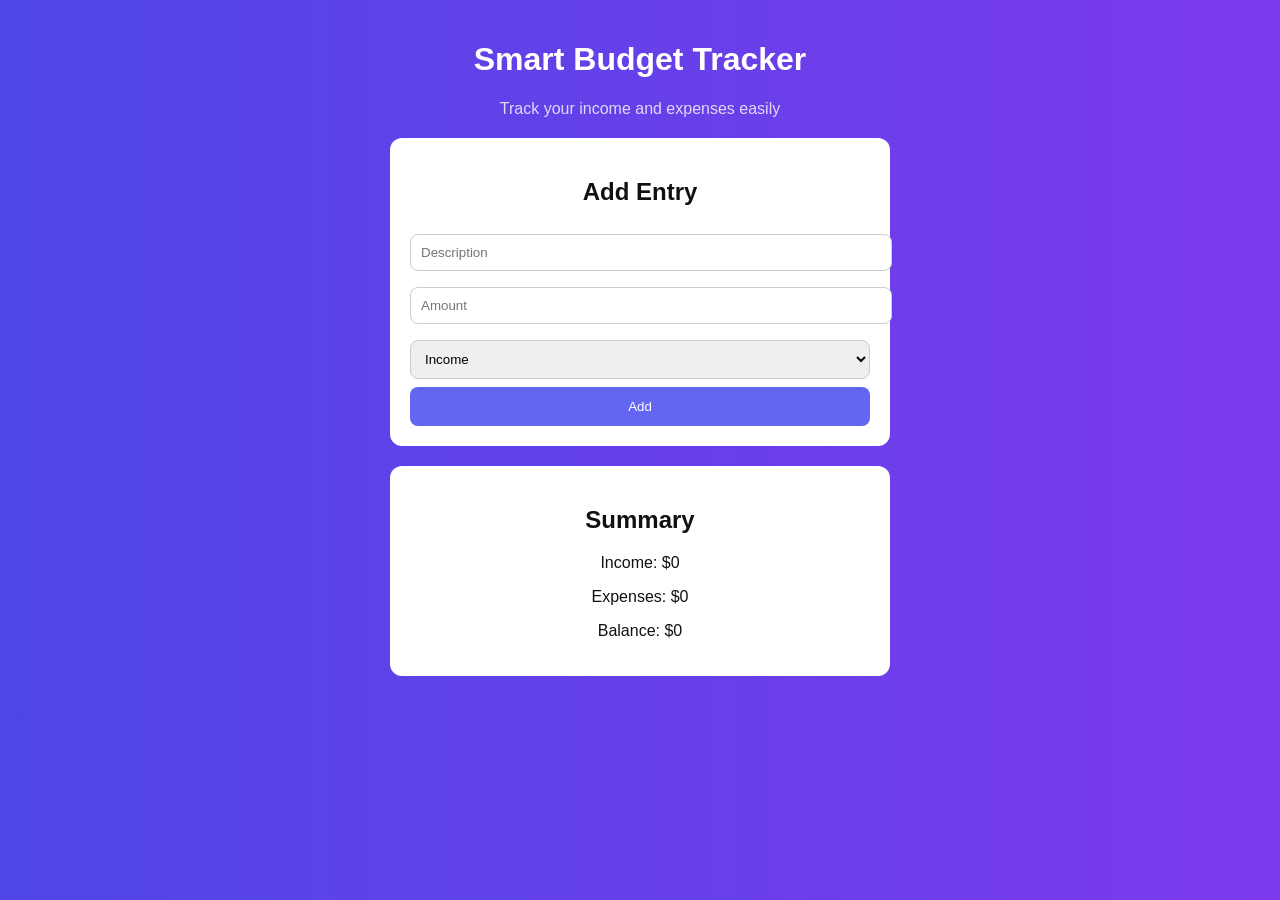
==== index.html @ a7c6c056 "Add code" ====
<!DOCTYPE html>
<html lang="en">
<head>
  <meta charset="UTF-8">
  <title>Smart Budget Tracker</title>
  <link rel="stylesheet" href="styles.css">
</head>

<body>

  <div class="container">
    <h1>Smart Budget Tracker</h1>
    <p class="subtitle">Track your income and expenses easily</p>

    <div class="card">

      <h2>Add Entry</h2>

      <input type="text" id="desc" placeholder="Description">
      <input type="number" id="amount" placeholder="Amount">

      <select id="type">
        <option value="income">Income</option>
        <option value="expense">Expense</option>
      </select>

      <button onclick="addEntry()">Add</button>

    </div>

    <div class="card">
      <h2>Summary</h2>

      <p>Income: <span id="income">$0</span></p>
      <p>Expenses: <span id="expenses">$0</span></p>
      <p>Balance: <span id="balance">$0</span></p>

    </div>

  </div>

  <script src="app.js"></script>
</body>
</html>
---- styles.css ----
body {
  font-family: Arial, sans-serif;
  background: linear-gradient(to right, #4f46e5, #7c3aed);
  margin: 0;
  color: white;
}

.container {
  max-width: 500px;
  margin: auto;
  padding: 20px;
  text-align: center;
}

.subtitle {
  opacity: 0.8;
  margin-bottom: 20px;
}

.card {
  background: white;
  color: #111;
  padding: 20px;
  border-radius: 12px;
  margin-bottom: 20px;
}

input, select {
  width: 100%;
  padding: 10px;
  margin: 8px 0;
  border-radius: 8px;
  border: 1px solid #ccc;
}

button {
  width: 100%;
  padding: 12px;
  background: #6366f1;
  color: white;
  border: none;
  border-radius: 8px;
  cursor: pointer;
}

button:hover {
  background: #4f46e5;
}
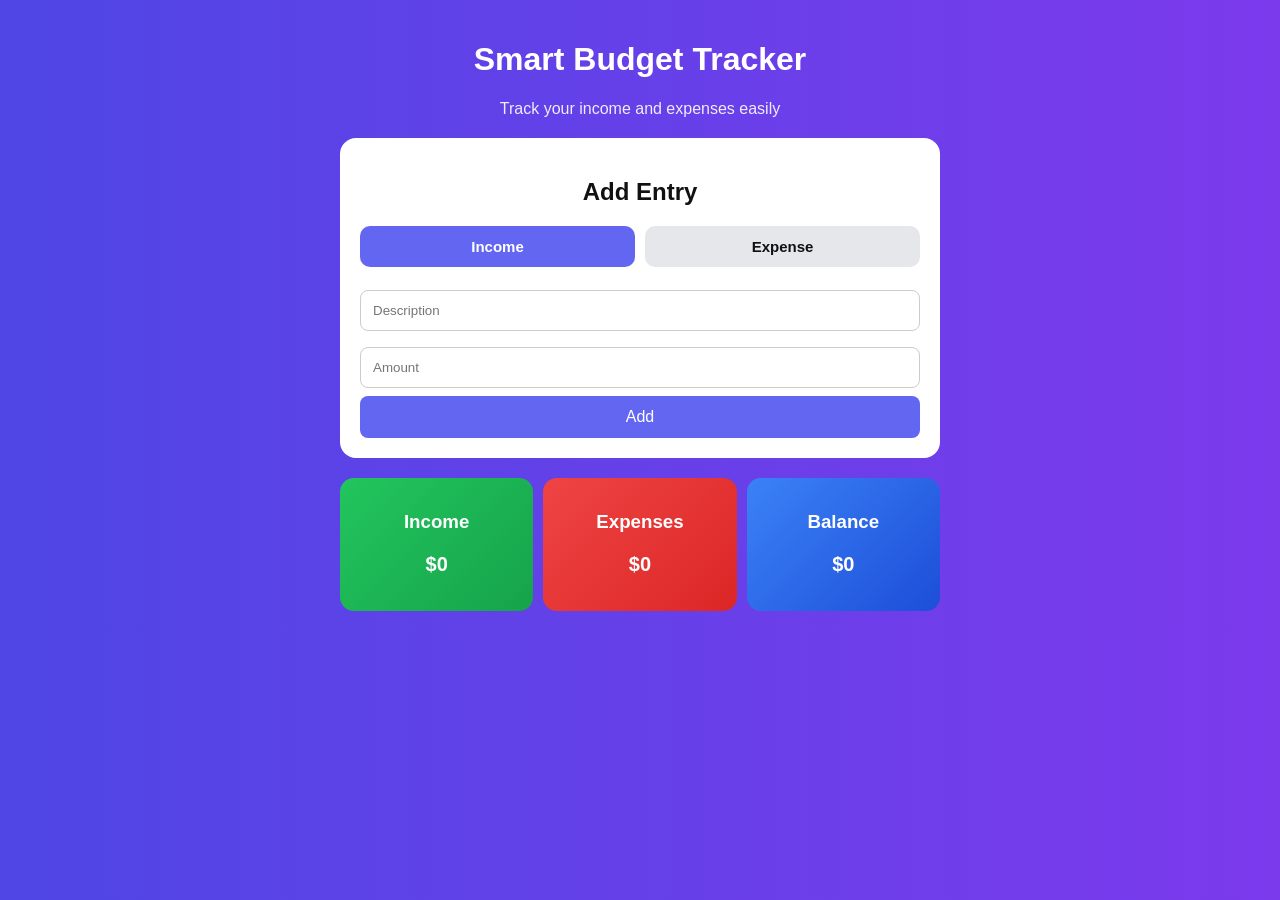
==== commit d2d7750a: "make app main page look better" ====
--- a/index.html
+++ b/index.html
@@ -5,7 +5,6 @@
   <title>Smart Budget Tracker</title>
   <link rel="stylesheet" href="styles.css">
 </head>
-
 <body>
 
   <div class="container">
@@ -13,30 +12,35 @@
     <p class="subtitle">Track your income and expenses easily</p>
 
     <div class="card">
+      <h2>Add Entry</h2>
 
-      <h2>Add Entry</h2>
+      <div class="tabs">
+        <button class="tab-btn active" id="incomeTab" onclick="setType('income')">Income</button>
+        <button class="tab-btn" id="expenseTab" onclick="setType('expense')">Expense</button>
+      </div>
 
       <input type="text" id="desc" placeholder="Description">
       <input type="number" id="amount" placeholder="Amount">
 
-      <select id="type">
-        <option value="income">Income</option>
-        <option value="expense">Expense</option>
-      </select>
-
-      <button onclick="addEntry()">Add</button>
-
+      <button class="add-btn" onclick="addEntry()">Add</button>
     </div>
 
-    <div class="card">
-      <h2>Summary</h2>
+    <div class="summary">
+      <div class="box income-box">
+        <h3>Income</h3>
+        <p id="income">$0</p>
+      </div>
 
-      <p>Income: <span id="income">$0</span></p>
-      <p>Expenses: <span id="expenses">$0</span></p>
-      <p>Balance: <span id="balance">$0</span></p>
+      <div class="box expense-box">
+        <h3>Expenses</h3>
+        <p id="expenses">$0</p>
+      </div>
 
+      <div class="box balance-box">
+        <h3>Balance</h3>
+        <p id="balance">$0</p>
+      </div>
     </div>
-
   </div>
 
   <script src="app.js"></script>
--- a/styles.css
+++ b/styles.css
@@ -1,4 +1,3 @@
-
 body {
   font-family: Arial, sans-serif;
   background: linear-gradient(to right, #4f46e5, #7c3aed);
@@ -7,14 +6,14 @@
 }
 
 .container {
-  max-width: 500px;
+  max-width: 600px;
   margin: auto;
   padding: 20px;
   text-align: center;
 }
 
 .subtitle {
-  opacity: 0.8;
+  opacity: 0.9;
   margin-bottom: 20px;
 }
 
@@ -22,19 +21,20 @@
   background: white;
   color: #111;
   padding: 20px;
-  border-radius: 12px;
+  border-radius: 16px;
   margin-bottom: 20px;
 }
 
-input, select {
+input {
   width: 100%;
-  padding: 10px;
+  padding: 12px;
   margin: 8px 0;
   border-radius: 8px;
   border: 1px solid #ccc;
+  box-sizing: border-box;
 }
 
-button {
+.add-btn {
   width: 100%;
   padding: 12px;
   background: #6366f1;
@@ -42,8 +42,68 @@
   border: none;
   border-radius: 8px;
   cursor: pointer;
+  font-size: 16px;
 }
 
-button:hover {
+.add-btn:hover {
   background: #4f46e5;
+}
+
+.tabs {
+  display: flex;
+  gap: 10px;
+  margin-bottom: 15px;
+}
+
+.tab-btn {
+  flex: 1;
+  padding: 12px;
+  border: none;
+  border-radius: 10px;
+  cursor: pointer;
+  background: #e5e7eb;
+  color: #111;
+  font-weight: bold;
+  font-size: 15px;
+}
+
+.tab-btn.active {
+  background: #6366f1;
+  color: white;
+}
+
+.summary {
+  display: flex;
+  gap: 10px;
+  flex-wrap: wrap;
+  justify-content: center;
+}
+
+.box {
+  flex: 1;
+  min-width: 150px;
+  padding: 15px;
+  border-radius: 14px;
+  color: white;
+}
+
+.box h3 {
+  margin-bottom: 10px;
+}
+
+.box p {
+  font-size: 20px;
+  font-weight: bold;
+}
+
+.income-box {
+  background: linear-gradient(135deg, #22c55e, #16a34a);
+}
+
+.expense-box {
+  background: linear-gradient(135deg, #ef4444, #dc2626);
+}
+
+.balance-box {
+  background: linear-gradient(135deg, #3b82f6, #1d4ed8);
 }
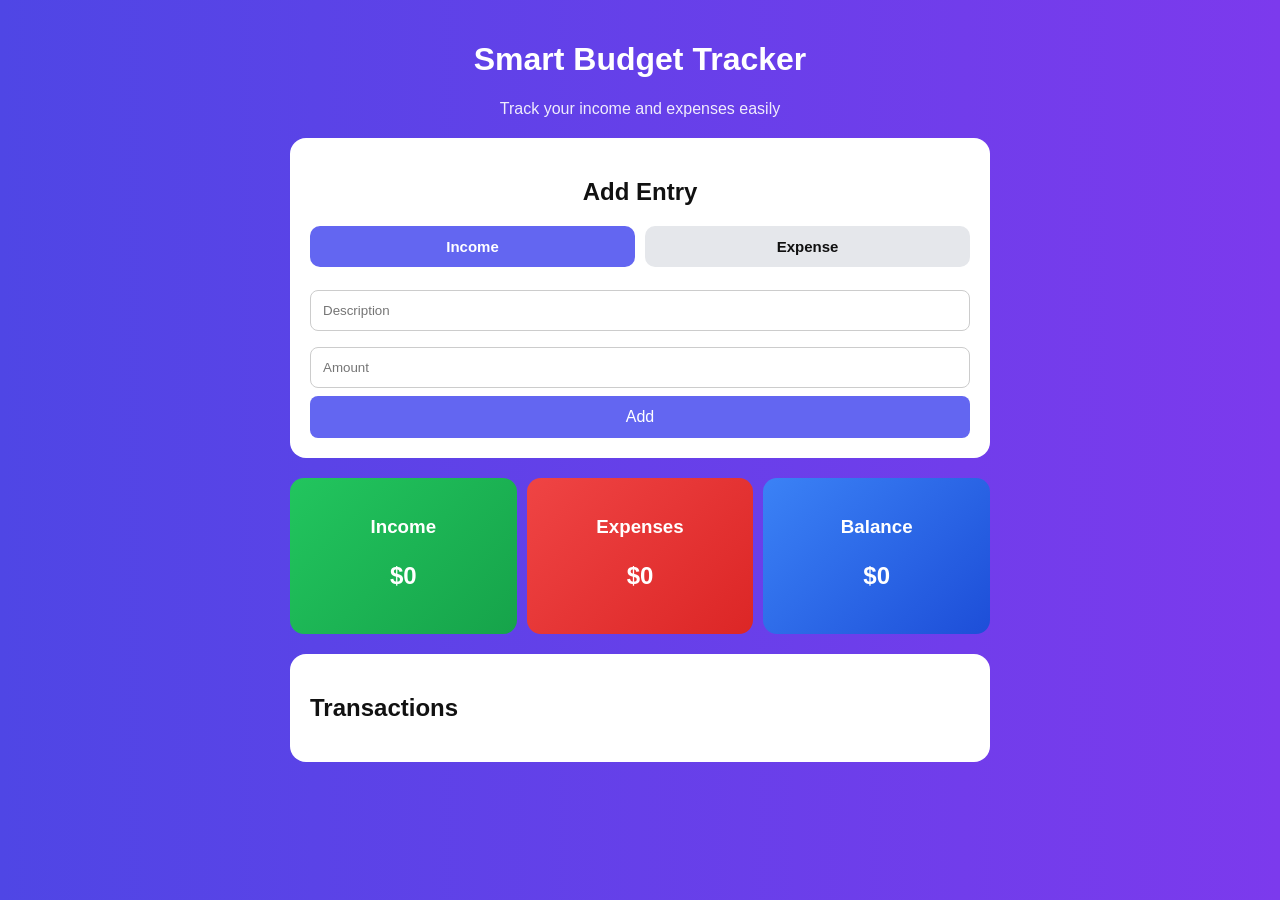
==== commit 8a010629: "adding 2 features: transactions and delete option" ====
--- a/index.html
+++ b/index.html
@@ -41,6 +41,11 @@
         <p id="balance">$0</p>
       </div>
     </div>
+
+    <div class="card transaction-card">
+      <h2>Transactions</h2>
+      <ul id="list"></ul>
+    </div>
   </div>
 
   <script src="app.js"></script>
--- a/styles.css
+++ b/styles.css
@@ -6,7 +6,7 @@
 }
 
 .container {
-  max-width: 600px;
+  max-width: 700px;
   margin: auto;
   padding: 20px;
   text-align: center;
@@ -77,12 +77,13 @@
   gap: 10px;
   flex-wrap: wrap;
   justify-content: center;
+  margin-bottom: 20px;
 }
 
 .box {
   flex: 1;
-  min-width: 150px;
-  padding: 15px;
+  min-width: 180px;
+  padding: 20px;
   border-radius: 14px;
   color: white;
 }
@@ -92,7 +93,7 @@
 }
 
 .box p {
-  font-size: 20px;
+  font-size: 24px;
   font-weight: bold;
 }
 
@@ -106,4 +107,38 @@
 
 .balance-box {
   background: linear-gradient(135deg, #3b82f6, #1d4ed8);
+}
+
+.transaction-card {
+  text-align: left;
+}
+
+ul {
+  list-style: none;
+  padding: 0;
+  margin: 0;
+}
+
+li {
+  background: #f3f4f6;
+  margin: 8px 0;
+  padding: 10px 12px;
+  border-radius: 8px;
+  display: flex;
+  justify-content: space-between;
+  align-items: center;
+  color: #111;
+}
+
+.delete-btn {
+  background: #dc2626;
+  color: white;
+  border: none;
+  padding: 6px 10px;
+  border-radius: 6px;
+  cursor: pointer;
+}
+
+.delete-btn:hover {
+  background: #b91c1c;
 }
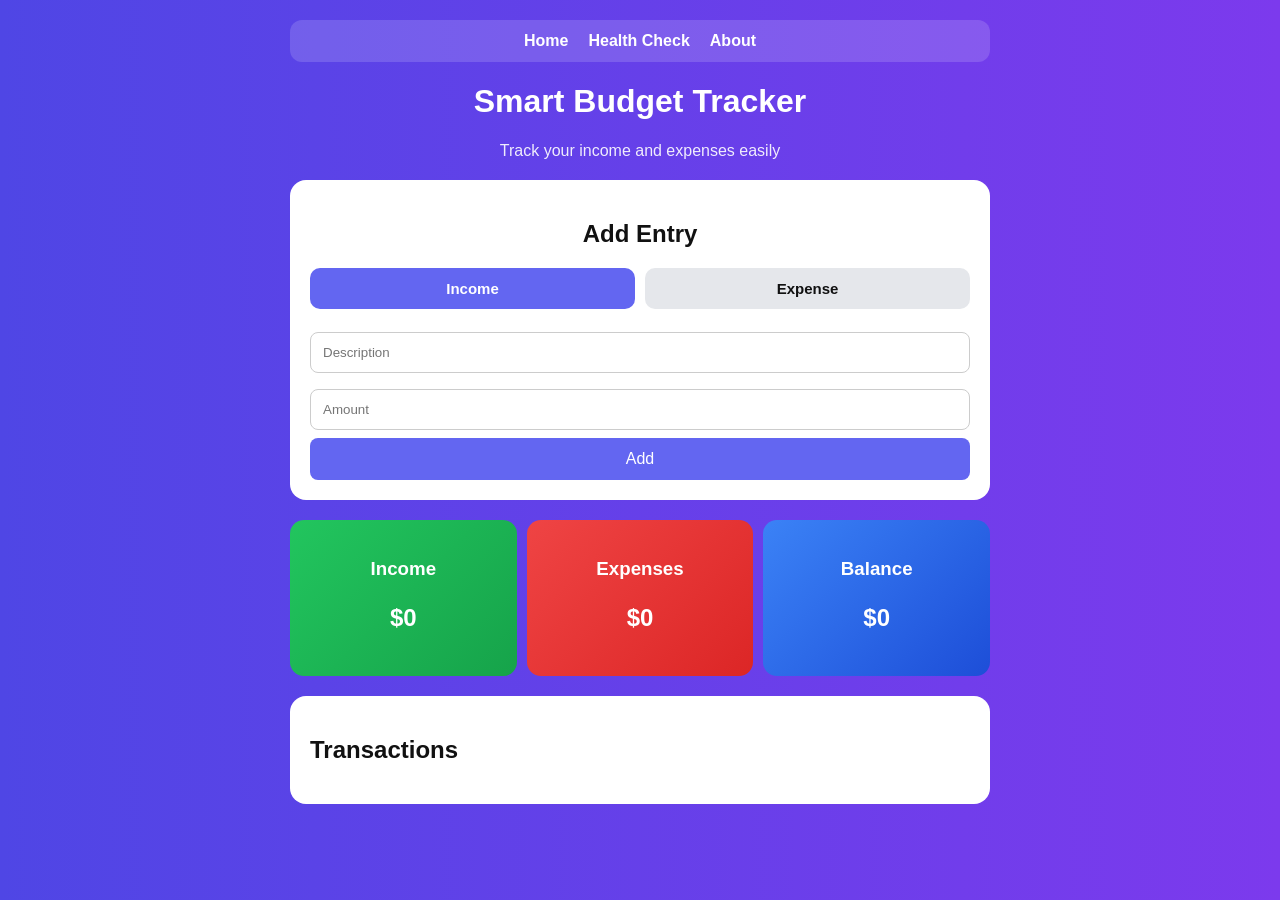
==== commit d18a7ea5: "updated 2 new features" ====
--- a/index.html
+++ b/index.html
@@ -8,6 +8,12 @@
 <body>
 
   <div class="container">
+    <nav class="navbar">
+      <a href="index.html">Home</a>
+      <a href="healthCheck.html">Health Check</a>
+      <a href="about.html">About</a>
+    </nav>
+
     <h1>Smart Budget Tracker</h1>
     <p class="subtitle">Track your income and expenses easily</p>
 
--- a/styles.css
+++ b/styles.css
@@ -1,3 +1,23 @@
+.navbar {
+  display: flex;
+  justify-content: center;
+  gap: 20px;
+  background: rgba(255,255,255,0.15);
+  padding: 12px;
+  border-radius: 12px;
+  margin-bottom: 20px;
+}
+
+.navbar a {
+  color: white;
+  text-decoration: none;
+  font-weight: bold;
+}
+
+.navbar a:hover {
+  text-decoration: underline;
+}
+
 body {
   font-family: Arial, sans-serif;
   background: linear-gradient(to right, #4f46e5, #7c3aed);
@@ -141,4 +161,82 @@
 
 .delete-btn:hover {
   background: #b91c1c;
+}
+.health-card {
+  text-align: center;
+}
+
+#healthMessage {
+  font-size: 20px;
+  font-weight: bold;
+  margin-bottom: 15px;
+}
+
+.good-health {
+  color: #16a34a;
+}
+
+.neutral-health {
+  color: #ca8a04;
+}
+
+.bad-health {
+  color: #dc2626;
+}
+
+.health-card {
+  text-align: center;
+}
+
+.health-animation {
+  font-size: 48px;
+  margin: 15px 0;
+}
+
+#healthMessage {
+  font-size: 20px;
+  font-weight: bold;
+  margin-bottom: 10px;
+}
+
+.health-advice {
+  font-size: 15px;
+  line-height: 1.5;
+  margin-bottom: 15px;
+  color: #334155;
+}
+
+.good-health {
+  color: #16a34a;
+}
+
+.bad-health {
+  color: #dc2626;
+}
+
+/* good result animation */
+.good-anim {
+  animation: bounceMoney 1s ease-in-out infinite alternate;
+}
+
+/* bad result animation */
+.bad-anim {
+  animation: shakeWarning 0.5s ease-in-out infinite;
+}
+
+@keyframes bounceMoney {
+  0% {
+    transform: translateY(0px) scale(1);
+  }
+  100% {
+    transform: translateY(-8px) scale(1.08);
+  }
+}
+
+@keyframes shakeWarning {
+  0% { transform: translateX(0); }
+  25% { transform: translateX(-6px); }
+  50% { transform: translateX(6px); }
+  75% { transform: translateX(-6px); }
+  100% { transform: translateX(0); }
 }
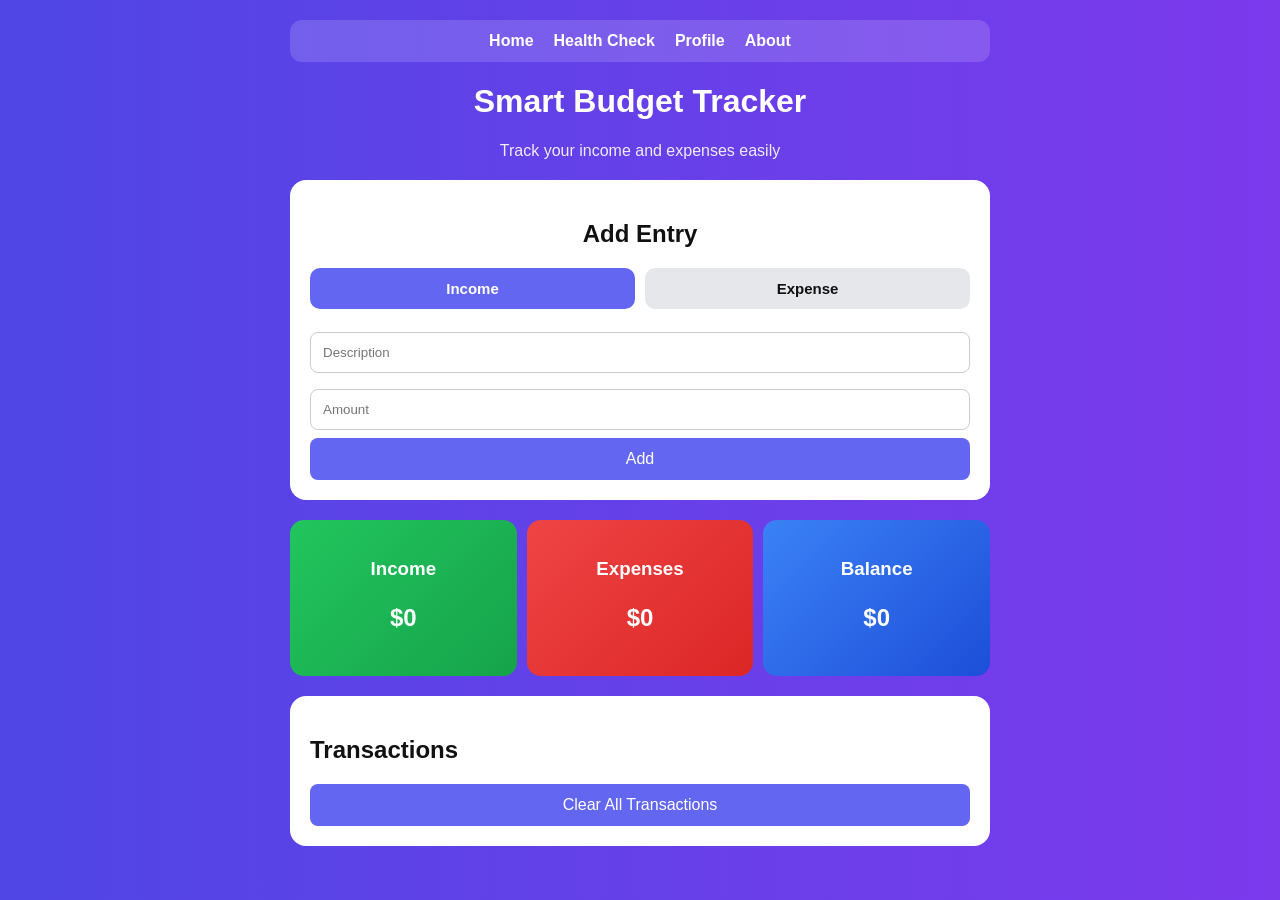
==== commit 2cb0913f: "Project part4" ====
--- a/index.html
+++ b/index.html
@@ -11,6 +11,7 @@
     <nav class="navbar">
       <a href="index.html">Home</a>
       <a href="healthCheck.html">Health Check</a>
+      <a href="profile.html">Profile</a>
       <a href="about.html">About</a>
     </nav>
 
@@ -50,6 +51,7 @@
 
     <div class="card transaction-card">
       <h2>Transactions</h2>
+  <button class="add-btn" onclick="clearAll()">Clear All Transactions</button>
       <ul id="list"></ul>
     </div>
   </div>
--- a/styles.css
+++ b/styles.css
@@ -239,4 +239,56 @@
   50% { transform: translateX(6px); }
   75% { transform: translateX(-6px); }
   100% { transform: translateX(0); }
+}
+
+/* profile page */
+.tip-buttons {
+  display: flex;
+  gap: 10px;
+  justify-content: center;
+  flex-wrap: wrap;
+  margin: 15px 0;
+}
+
+.tip-buttons button {
+  background: #6366f1;
+  color: white;
+  border: none;
+  padding: 10px 14px;
+  border-radius: 10px;
+  cursor: pointer;
+  font-weight: bold;
+}
+
+.tip-buttons button:hover {
+  background: #4f46e5;
+}
+
+.goal-success {
+  color: #16a34a;
+  font-size: 18px;
+  font-weight: bold;
+}
+
+.goal-fail {
+  color: #dc2626;
+  font-size: 18px;
+  font-weight: bold;
+}
+#profileList {
+  list-style: none;
+  padding: 0;
+  margin: 0;
+}
+
+#profileList li {
+  background: #f3f4f6;
+  color: #111;
+  padding: 12px;
+  margin: 10px 0;
+  border-radius: 10px;
+  display: flex;
+  justify-content: space-between;
+  align-items: center;
+  text-align: left;
 }
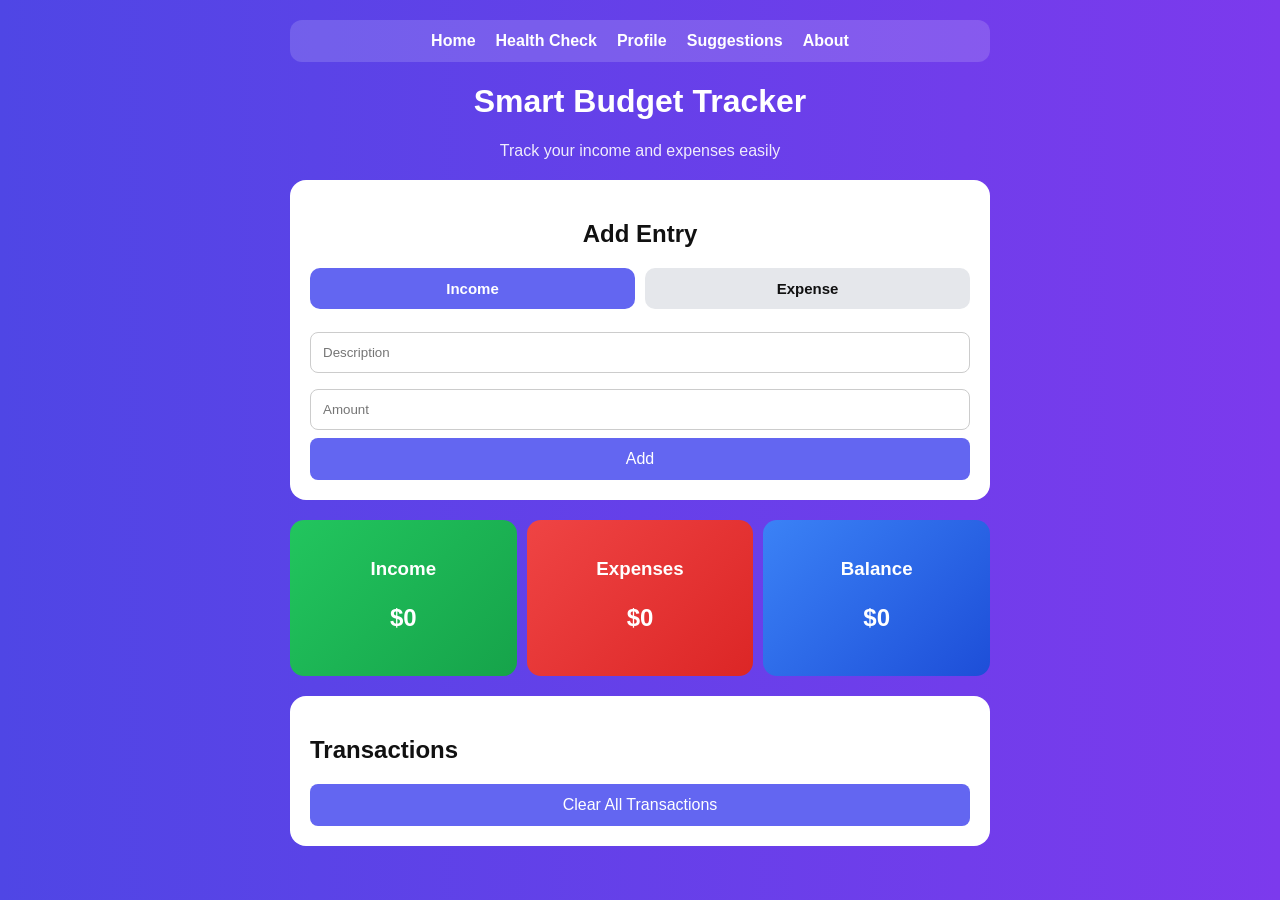
==== commit d15ce1ca: "Suggestions page update" ====
--- a/index.html
+++ b/index.html
@@ -12,6 +12,7 @@
       <a href="index.html">Home</a>
       <a href="healthCheck.html">Health Check</a>
       <a href="profile.html">Profile</a>
+       <a href="suggestions.html">Suggestions</a>
       <a href="about.html">About</a>
     </nav>
 
--- a/styles.css
+++ b/styles.css
@@ -291,4 +291,82 @@
   justify-content: space-between;
   align-items: center;
   text-align: left;
+}
+/* suggestions */
+.suggestion-card {
+  color: white;
+  padding: 25px;
+  border-radius: 18px;
+  margin-top: 20px;
+  text-align: center;
+  box-shadow: 0 10px 25px rgba(0,0,0,0.18);
+  transition: 0.3s ease;
+}
+
+.suggestion-card h2 {
+  margin-bottom: 10px;
+}
+
+.suggestion-card p {
+  font-size: 16px;
+  line-height: 1.6;
+}
+
+.suggestion-icon {
+  font-size: 55px;
+  margin-bottom: 10px;
+  animation: popIn 0.5s ease;
+}
+
+.default-suggestion,
+.suggestion-empty {
+  background: linear-gradient(135deg, #6366f1, #8b5cf6);
+}
+
+.suggestion-warning {
+  background: linear-gradient(135deg, #ef4444, #f97316);
+}
+
+.suggestion-success {
+  background: linear-gradient(135deg, #16a34a, #22c55e);
+}
+
+.suggestion-calm {
+  background: linear-gradient(135deg, #0ea5e9, #6366f1);
+}
+
+.suggestion-neutral {
+  background: linear-gradient(135deg, #64748b, #334155);
+}
+
+.suggestion-warning .suggestion-icon {
+  animation: shakeWarning 0.5s ease-in-out infinite;
+}
+
+.suggestion-success .suggestion-icon {
+  animation: bounceMoney 1s ease-in-out infinite alternate;
+}
+
+.suggestion-calm .suggestion-icon {
+  animation: floatTip 1.2s ease-in-out infinite alternate;
+}
+
+@keyframes popIn {
+  from {
+    transform: scale(0.7);
+    opacity: 0;
+  }
+  to {
+    transform: scale(1);
+    opacity: 1;
+  }
+}
+
+@keyframes floatTip {
+  from {
+    transform: translateY(0);
+  }
+  to {
+    transform: translateY(-8px);
+  }
 }
